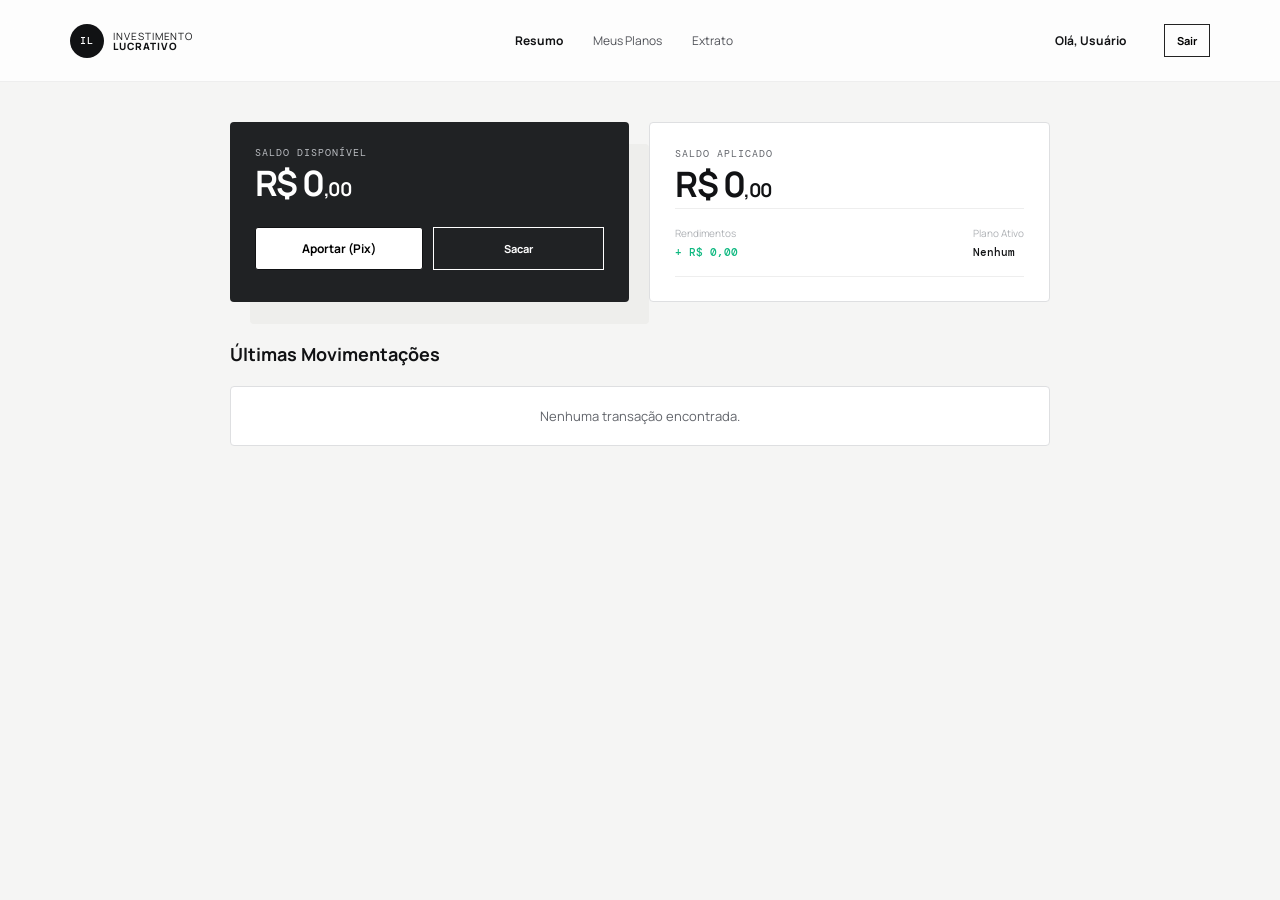
==== dashboard.html @ 91cd52f4 "Create dashboard.html" ====
<!doctype html>
<html lang="pt-BR">
<head>
  <meta charset="UTF-8" />
  <meta name="viewport" content="width=device-width, initial-scale=1.0" />
  <title>Dashboard | Investimento Lucrativo</title>
  <link href="https://fonts.googleapis.com/css2?family=DM+Mono:wght@400;500&family=Manrope:wght@400;500;600;700;800&display=swap" rel="stylesheet" />
  <link rel="stylesheet" href="style.css" />
</head>
<body style="background: var(--soft);">
  
  <header class="header">
    <div class="brand">
      <span class="brand-mark">IL</span><span>investimento<br><b>lucrativo</b></span>
    </div>
    <nav>
      <a href="#" style="color: var(--ink); font-weight: 700;">Resumo</a>
      <a href="#">Meus Planos</a>
      <a href="#">Extrato</a>
    </nav>
    <div class="header-actions">
      <span id="user-greeting" style="font-size: 12px; font-weight: 700; margin-right: 15px;">Olá, Usuário</span>
      <button class="outline" id="logout-btn" style="padding: 8px 12px;">Sair</button>
    </div>
  </header>

  <main class="section" style="padding-top: 40px; max-width: 1000px;">
    
    <div style="display: flex; gap: 20px; margin-bottom: 40px; flex-wrap: wrap;">
      <div class="dashboard-card" style="flex: 1; min-width: 300px;">
        <div class="card-top"><span>SALDO DISPONÍVEL</span></div>
        <p class="balance" id="available-balance">R$ 0<span>,00</span></p>
        <div style="display: flex; gap: 10px; margin-top: 20px;">
            <button class="button small" style="background: white; color: black; flex: 1;">Aportar (Pix)</button>
            <button class="outline" style="border-color: white; color: white; flex: 1;">Sacar</button>
        </div>
      </div>
      
      <div class="dashboard-card" style="flex: 1; background: white; color: var(--ink); border: 1px solid var(--line); box-shadow: none;">
        <div class="card-top" style="color: var(--muted);"><span>SALDO APLICADO</span></div>
        <p class="balance" id="invested-balance">R$ 0<span>,00</span></p>
        <div class="card-stats" style="border-color: #eee;">
          <div><span>Rendimentos</span><b class="positive" style="color: #10b981;">+ R$ 0,00</b></div>
          <div><span>Plano Ativo</span><b style="color: var(--ink);">Nenhum</b></div>
        </div>
      </div>
    </div>

    <h3 style="font-size: 18px; margin-bottom: 20px;">Últimas Movimentações</h3>
    <div style="background: white; border: 1px solid var(--line); border-radius: 4px;">
      <!-- Dados preenchidos via JS -->
      <div id="transactions-list" style="padding: 20px; font-size: 13px; color: var(--muted); text-align: center;">
        Nenhuma transação encontrada.
      </div>
    </div>

  </main>

  <script src="dashboard.js"></script>
</body>
</html>
---- style.css ----
:root{--ink:#111214;--muted:#62656b;--line:#dedfe1;--soft:#f5f5f4;--gray:#9aa0a6;--white:#fff;--accent:#25272a}*{box-sizing:border-box}html{scroll-behavior:smooth}body{margin:0;background:var(--white);color:var(--ink);font-family:Manrope,Arial,sans-serif}.header{height:82px;display:flex;align-items:center;justify-content:space-between;padding:0 5.5%;border-bottom:1px solid #eee;position:sticky;top:0;background:#fffc;backdrop-filter:blur(14px);z-index:10}.brand{color:var(--ink);display:flex;align-items:center;gap:9px;font-size:10px;line-height:10px;text-transform:uppercase;letter-spacing:.9px;text-decoration:none}.brand b{font-weight:800}.brand-mark{display:grid;place-items:center;width:34px;height:34px;border-radius:50%;background:var(--ink);color:#fff;font:500 10px 'DM Mono'}nav{display:flex;gap:30px}nav a,.login,.footer-links a{font-size:12px;color:#505258;text-decoration:none}.header-actions{display:flex;align-items:center;gap:23px}.button{display:inline-flex;align-items:center;justify-content:center;gap:22px;background:var(--ink);border:1px solid var(--ink);color:#fff;text-decoration:none;padding:15px 20px;border-radius:3px;font:700 12px Manrope;cursor:pointer;transition:.2s}.button:hover{background:#555;border-color:#555;transform:translateY(-1px)}.button.small{padding:11px 15px}.menu{display:none;border:0;background:none;font-size:22px}.hero{max-width:1230px;margin:auto;min-height:570px;padding:87px 5.5% 72px;display:grid;grid-template-columns:1fr 440px;align-items:center;gap:75px}.eyebrow{font:500 10px 'DM Mono';letter-spacing:1.4px;color:#5b5d61;margin:0 0 20px}.eyebrow i{display:inline-block;width:23px;border-top:1px solid;margin:0 9px 3px 0}.hero h1,.section h2,.community h2{font-size:clamp(38px,4.4vw,65px);line-height:1.08;letter-spacing:-3px;margin:0;max-width:620px}.hero h1 em{font-family:Georgia,serif;font-weight:400}.lead{color:var(--muted);font-size:15px;line-height:1.8;max-width:520px;margin:26px 0}.hero-actions{display:flex;gap:28px;align-items:center}.text-link{font-size:12px;font-weight:700;color:var(--ink);text-decoration:none}.text-link span{font-size:18px;margin-left:8px}.disclaimer{font-size:10px;color:#87898e;margin-top:25px}.dashboard-card{background:#202224;color:white;padding:24px 25px;border-radius:4px;box-shadow:20px 22px 0 #eeeeec}.card-top,.card-stats,.next-event{display:flex;justify-content:space-between;align-items:center}.card-top{font:10px 'DM Mono';letter-spacing:1px;color:#babdc1}.card-top button{border:0;background:none;color:white;letter-spacing:2px}.balance-label{font-size:11px;color:#aeb1b5;margin:34px 0 3px}.balance{font-size:35px;font-weight:700;letter-spacing:-1.5px;margin:0}.balance span{font-size:19px}.chart{height:145px;margin-top:15px}.chart svg{width:100%;height:100%}.area{fill:url(#fill)}.line{fill:none;stroke:#f2f2f2;stroke-width:2}.card-stats{padding:17px 0;border-top:1px solid #424448;border-bottom:1px solid #424448}.card-stats div{display:grid;gap:5px}.card-stats span{font-size:10px;color:#aeb1b5}.card-stats b{font:500 11px 'DM Mono'}.positive{color:#cdd2d3}.next-event{padding-top:17px;font-size:11px}.next-event div{margin-right:auto}.next-event small{display:block;font:9px 'DM Mono';color:#9fa3a7;margin-bottom:3px}.pulse{height:8px;width:8px;border-radius:50%;background:#d7dcda;margin-right:10px}.numbers{background:#f0f0ef;display:grid;grid-template-columns:repeat(4,1fr);padding:30px 8%;gap:30px}.numbers div{display:flex;align-items:center;gap:15px;border-right:1px solid #d3d3d1}.numbers div:last-child{border:0}.numbers b{font:500 23px 'DM Mono';letter-spacing:-1px}.numbers span{font-size:10px;line-height:1.5;color:#63666a}.section{padding:118px 7%;max-width:1400px;margin:auto}.how h2{margin-bottom:66px}.steps{display:grid;grid-template-columns:repeat(3,1fr);gap:55px}.steps article{border-top:1px solid var(--ink);padding-top:18px}.steps article>span,.security-grid article>b{font:11px 'DM Mono';color:#777}.steps h3,.security-grid h3{font-size:18px;margin:38px 0 11px}.steps p,.plan p,.sim-copy>p,.security-grid p{color:var(--muted);font-size:13px;line-height:1.8;margin:0}.plans{background:#f5f5f4;max-width:none;padding-left:7%;padding-right:7%;display:grid;grid-template-columns:1fr 1fr;gap:20px}.section-note{font-size:12px;color:var(--muted);line-height:1.7;max-width:390px;align-self:end}.plan-grid{grid-column:1/-1;display:grid;grid-template-columns:1fr 1fr;gap:20px;margin-top:45px}.plan{padding:34px;background:#fff;border:1px solid #dedede}.plan.featured{background:#25272a;color:#fff;border-color:#25272a}.tag{font:10px 'DM Mono';letter-spacing:1px;color:#74777c}.featured .tag{color:#c4c7ca}.plan h3{font-size:27px;margin:30px 0 12px;letter-spacing:-1px}.plan ul{padding:0;list-style:none;margin:30px 0}.plan li{font-size:12px;border-top:1px solid #e2e2e1;padding:12px 0}.featured li{border-color:#46484b}.outline{border:1px solid #222;background:transparent;padding:13px 16px;font:700 11px Manrope;cursor:pointer}.simulator{display:grid;grid-template-columns:1fr 490px;gap:110px;align-items:center}.sim-copy h2{margin-bottom:22px}.risk-note{display:flex;gap:14px;border-left:2px solid #777;margin-top:34px;padding:3px 0 3px 15px;font-size:11px;color:#666;line-height:1.5}.risk-note b{color:#333}.sim-box{padding:32px;background:#f3f3f2}.sim-box label,.sim-box legend{font-size:11px;font-weight:700}.input-currency{display:flex;align-items:center;gap:8px;margin:9px 0 5px;padding:0 14px;background:#fff;border:1px solid #d8d8d6}.input-currency span{font:14px 'DM Mono';color:#777}.input-currency input{width:100%;padding:14px 0;border:0;outline:0;font:600 17px 'DM Mono'}.hint{font-size:10px;color:#777}fieldset{border:0;padding:22px 0 0;margin:0}.choice{background:#fff;border:1px solid #ddd;display:flex;align-items:center;padding:12px;margin-top:8px;cursor:pointer}.choice input{display:none}.choice span{display:grid;gap:2px}.choice small{font-size:10px;color:#777;font-weight:400}.choice i{margin-left:auto;width:13px;height:13px;border:1px solid #888;border-radius:50%}.choice input:checked~i{border:4px solid #292b2d}.estimate{border-top:1px solid #d8d8d6;margin:21px 0;display:grid;grid-template-columns:1fr 1fr;gap:17px}.estimate div{padding-top:14px;display:grid;gap:5px}.estimate span{font-size:10px;color:#777}.estimate b{font:500 12px 'DM Mono'}.full{width:100%}.security{border-top:1px solid #eee}.security>div:first-child{display:flex;justify-content:space-between;align-items:end}.security-grid{display:grid;grid-template-columns:repeat(3,1fr);gap:35px;margin-top:65px}.security-grid article{padding:25px;background:#f4f4f3;min-height:190px}.security-grid h3{margin-top:35px}.community{margin:0 7% 95px;background:#222426;color:white;padding:55px 6%;display:flex;align-items:center;justify-content:space-between}.community h2{font-size:39px}.community>div>p:last-child{font-size:12px;color:#bfc0c1}.light{background:#fff;color:#222;border-color:#fff}footer{border-top:1px solid #e4e4e4;padding:35px 7%;display:flex;align-items:center;justify-content:space-between;gap:20px}footer p{font-size:10px;color:#777}.footer-links{display:flex;gap:17px}#toast{position:fixed;left:50%;bottom:26px;transform:translate(-50%,100px);background:#222;color:#fff;padding:13px 18px;border-radius:3px;font-size:12px;transition:.25s;z-index:20}#toast.show{transform:translate(-50%,0)}
@media(max-width:760px){.header{height:66px;padding:0 5%}.header nav,.header-actions{display:none}.menu{display:block}.hero{padding:60px 7% 75px;grid-template-columns:1fr;gap:45px}.hero h1{letter-spacing:-2px}.dashboard-card{width:100%;box-shadow:10px 12px #eee}.numbers{grid-template-columns:1fr 1fr;padding:25px 7%;gap:20px}.numbers div{border:0}.section{padding:75px 7%}.steps,.plan-grid,.security-grid{grid-template-columns:1fr;gap:20px}.plans{display:block}.section-note{margin-top:20px}.plan-grid{margin-top:35px}.simulator{grid-template-columns:1fr;gap:40px}.community{margin:0 0 60px;padding:47px 7%;display:block}.community .button{margin-top:20px}.security>div:first-child{display:block}footer{display:grid}.footer-links{flex-wrap:wrap}.hero-actions{gap:18px}.sim-box{padding:23px}}
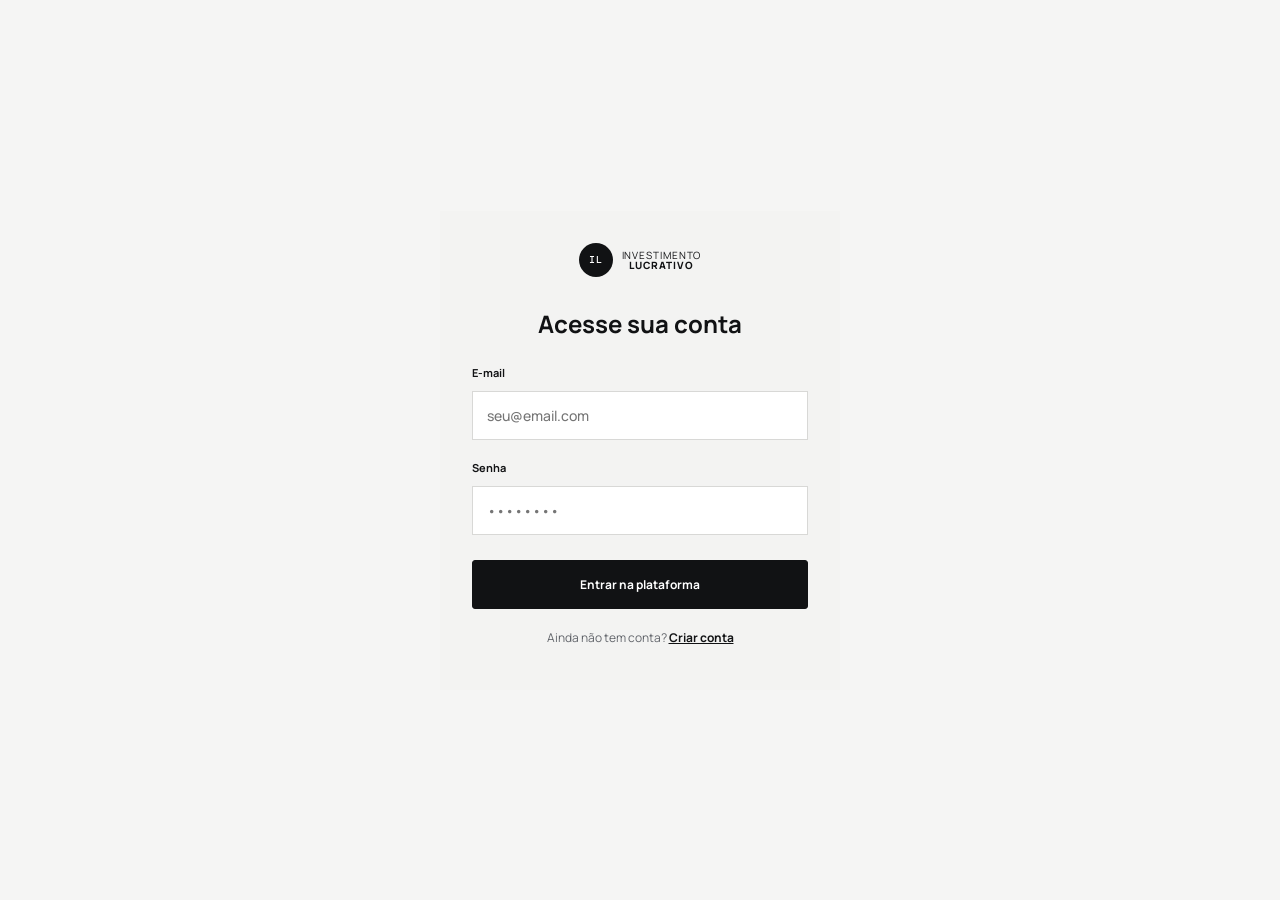
==== commit 7742c003: "Update dashboard.html" ====
--- a/dashboard.html
+++ b/dashboard.html
@@ -10,52 +10,137 @@
 <body style="background: var(--soft);">
   
   <header class="header">
-    <div class="brand">
+    <a href="#" class="brand">
       <span class="brand-mark">IL</span><span>investimento<br><b>lucrativo</b></span>
-    </div>
+    </a>
     <nav>
-      <a href="#" style="color: var(--ink); font-weight: 700;">Resumo</a>
-      <a href="#">Meus Planos</a>
-      <a href="#">Extrato</a>
+      <a href="#resumo" style="color: var(--ink); font-weight: 700;">Resumo</a>
+      <a href="#investimentos">Meus Planos</a>
+      <a href="#extrato">Extrato</a>
+      <a href="#simulador">Simulador</a>
     </nav>
     <div class="header-actions">
-      <span id="user-greeting" style="font-size: 12px; font-weight: 700; margin-right: 15px;">Olá, Usuário</span>
+      <span id="user-greeting" style="font-size: 12px; font-weight: 700; margin-right: 15px;">Olá, Investidor</span>
       <button class="outline" id="logout-btn" style="padding: 8px 12px;">Sair</button>
     </div>
   </header>
 
-  <main class="section" style="padding-top: 40px; max-width: 1000px;">
+  <main class="section" style="padding-top: 40px; max-width: 1200px;">
     
-    <div style="display: flex; gap: 20px; margin-bottom: 40px; flex-wrap: wrap;">
-      <div class="dashboard-card" style="flex: 1; min-width: 300px;">
-        <div class="card-top"><span>SALDO DISPONÍVEL</span></div>
-        <p class="balance" id="available-balance">R$ 0<span>,00</span></p>
-        <div style="display: flex; gap: 10px; margin-top: 20px;">
-            <button class="button small" style="background: white; color: black; flex: 1;">Aportar (Pix)</button>
-            <button class="outline" style="border-color: white; color: white; flex: 1;">Sacar</button>
+    <!-- SEÇÃO 1: SALDOS -->
+    <section id="resumo" style="margin-bottom: 60px;">
+        <div style="display: flex; gap: 20px; flex-wrap: wrap;">
+            
+            <!-- Saldo Disponível e Ações -->
+            <div class="dashboard-card" style="flex: 1.5; min-width: 300px;">
+                <div class="card-top"><span>SALDO DISPONÍVEL</span></div>
+                <p class="balance" id="available-balance">R$ 0<span>,00</span></p>
+                <div style="display: flex; gap: 10px; margin-top: 20px;">
+                    <button class="button small" style="background: white; color: black; flex: 1;" onclick="alert('Sistema Pix será integrado ao Backend')">Aportar (Pix)</button>
+                    <button class="outline" style="border-color: white; color: white; flex: 1;" onclick="alert('Solicitação de Saque (Mín. R$ 50)')">Sacar</button>
+                </div>
+            </div>
+            
+            <!-- Saldo Aplicado -->
+            <div class="dashboard-card" style="flex: 1; background: white; color: var(--ink); border: 1px solid var(--line); box-shadow: none;">
+                <div class="card-top" style="color: var(--muted);"><span>SALDO APLICADO</span></div>
+                <p class="balance" id="invested-balance">R$ 0<span>,00</span></p>
+                <div class="card-stats" style="border-color: #eee;">
+                    <div><span>Rendimentos Acum.</span><b class="positive" style="color: #10b981;" id="total-earnings">+ R$ 0,00</b></div>
+                </div>
+            </div>
+
+            <!-- Resumo Histórico -->
+            <div class="dashboard-card" style="flex: 1; background: white; color: var(--ink); border: 1px solid var(--line); box-shadow: none;">
+                <div class="card-top" style="color: var(--muted);"><span>HISTÓRICO GERAL</span></div>
+                <div class="card-stats" style="border: 0; padding-top: 15px;">
+                    <div><span>Total Aportado</span><b style="color: var(--ink);" id="total-deposited">R$ 0,00</b></div>
+                    <div style="text-align: right;"><span>Total Sacado</span><b style="color: var(--muted);" id="total-withdrawn">R$ 0,00</b></div>
+                </div>
+            </div>
         </div>
-      </div>
-      
-      <div class="dashboard-card" style="flex: 1; background: white; color: var(--ink); border: 1px solid var(--line); box-shadow: none;">
-        <div class="card-top" style="color: var(--muted);"><span>SALDO APLICADO</span></div>
-        <p class="balance" id="invested-balance">R$ 0<span>,00</span></p>
-        <div class="card-stats" style="border-color: #eee;">
-          <div><span>Rendimentos</span><b class="positive" style="color: #10b981;">+ R$ 0,00</b></div>
-          <div><span>Plano Ativo</span><b style="color: var(--ink);">Nenhum</b></div>
+    </section>
+
+    <!-- SEÇÃO 2: INVESTIMENTOS ATIVOS -->
+    <section id="investimentos" style="margin-bottom: 60px;">
+        <h2 style="font-size: 24px; margin-bottom: 20px;">Meus Investimentos</h2>
+        <div class="plan" style="padding: 20px; border-left: 4px solid var(--ink);">
+            <div style="display: flex; justify-content: space-between; align-items: center; border-bottom: 1px solid #eee; padding-bottom: 15px; margin-bottom: 15px;">
+                <div>
+                    <span class="tag">PLANO ATIVO</span>
+                    <h3 style="margin: 5px 0 0; font-size: 18px;">Plano Diário</h3>
+                </div>
+                <div style="text-align: right;">
+                    <span style="font-size: 11px; color: var(--muted);">Status</span><br>
+                    <b style="color: #10b981; font-size: 12px;">Rendendo (2,50% ao dia)</b>
+                </div>
+            </div>
+            <div style="display: grid; grid-template-columns: repeat(4, 1fr); gap: 15px; font-size: 12px;">
+                <div><span style="color: var(--muted);">Valor Aplicado</span><br><b id="active-plan-amount">R$ 0,00</b></div>
+                <div><span style="color: var(--muted);">Início</span><br><b>Hoje</b></div>
+                <div><span style="color: var(--muted);">Próxima Atualização</span><br><b>Amanhã, 18:00</b></div>
+                <div><span style="color: var(--muted);">Vencimento</span><br><b>Ciclo 24h</b></div>
+            </div>
         </div>
-      </div>
-    </div>
+    </section>
 
-    <h3 style="font-size: 18px; margin-bottom: 20px;">Últimas Movimentações</h3>
-    <div style="background: white; border: 1px solid var(--line); border-radius: 4px;">
-      <!-- Dados preenchidos via JS -->
-      <div id="transactions-list" style="padding: 20px; font-size: 13px; color: var(--muted); text-align: center;">
-        Nenhuma transação encontrada.
-      </div>
-    </div>
+    <!-- SEÇÃO 3: SIMULADOR (Integrado do Index) -->
+    <section id="simulador" style="margin-bottom: 60px; padding: 40px; background: #f3f3f2; border-radius: 4px;">
+        <h2 style="font-size: 24px; margin-bottom: 20px;">Simular Novo Aporte</h2>
+        <form id="simulation-form" style="display: grid; grid-template-columns: 1fr 1fr; gap: 40px; align-items: center;">
+            <div>
+                <label style="font-size: 11px; font-weight: 700;">Valor do aporte</label>
+                <div class="input-currency">
+                    <span>R$</span>
+                    <input id="amount" inputmode="decimal" value="1.000,00" />
+                </div>
+                <fieldset>
+                    <label class="choice"><input type="radio" name="plan" value="daily" checked /><span><b>Plano Diário</b><small>2,50% ao ciclo (24h)</small></span><i></i></label>
+                    <label class="choice"><input type="radio" name="plan" value="quarterly" /><span><b>Plano Trimestral</b><small>4,00% ao ciclo (3 meses)</small></span><i></i></label>
+                </fieldset>
+            </div>
+            <div class="estimate" style="background: white; border: 1px solid var(--line); padding: 30px; margin: 0;">
+                <div><span>Resultado estimado</span><b id="earnings">R$ 25,00</b></div>
+                <div><span>Total estimado</span><b id="total">R$ 1.025,00</b></div>
+                <div><span>Prazo</span><b id="maturity">Amanhã</b></div>
+                <button type="button" class="button full" style="margin-top: 20px;" onclick="alert('Integração Pix em breve!')">Aportar este valor</button>
+            </div>
+        </form>
+    </section>
+
+    <!-- SEÇÃO 4: EXTRATO -->
+    <section id="extrato" style="margin-bottom: 60px;">
+        <h2 style="font-size: 24px; margin-bottom: 20px;">Extrato de Movimentações</h2>
+        <div style="background: white; border: 1px solid var(--line); border-radius: 4px; overflow: hidden;">
+            <table style="width: 100%; text-align: left; border-collapse: collapse; font-size: 13px;">
+                <thead style="background: #f5f5f4; font-size: 11px; color: var(--muted);">
+                    <tr>
+                        <th style="padding: 15px;">Data</th>
+                        <th style="padding: 15px;">Tipo</th>
+                        <th style="padding: 15px;">Valor</th>
+                        <th style="padding: 15px;">Status</th>
+                    </tr>
+                </thead>
+                <tbody id="transactions-list">
+                    <!-- Preenchido via JS -->
+                </tbody>
+            </table>
+        </div>
+    </section>
+
+    <!-- SEÇÃO 5: WHATSAPP / COMUNIDADE -->
+    <section class="community" style="margin: 0; border-radius: 4px;">
+        <div>
+            <p class="eyebrow">SUPORTE E COMUNIDADE</p>
+            <h2 style="font-size: 28px;">Faça parte do nosso grupo.</h2>
+            <p>Fale com o suporte ou acompanhe novidades.</p>
+        </div>
+        <a class="button light" href="#" data-whatsapp>Entrar no WhatsApp <span>↗</span></a>
+    </section>
 
   </main>
-
+  
+  <div id="toast" role="status" aria-live="polite"></div>
   <script src="dashboard.js"></script>
 </body>
 </html>
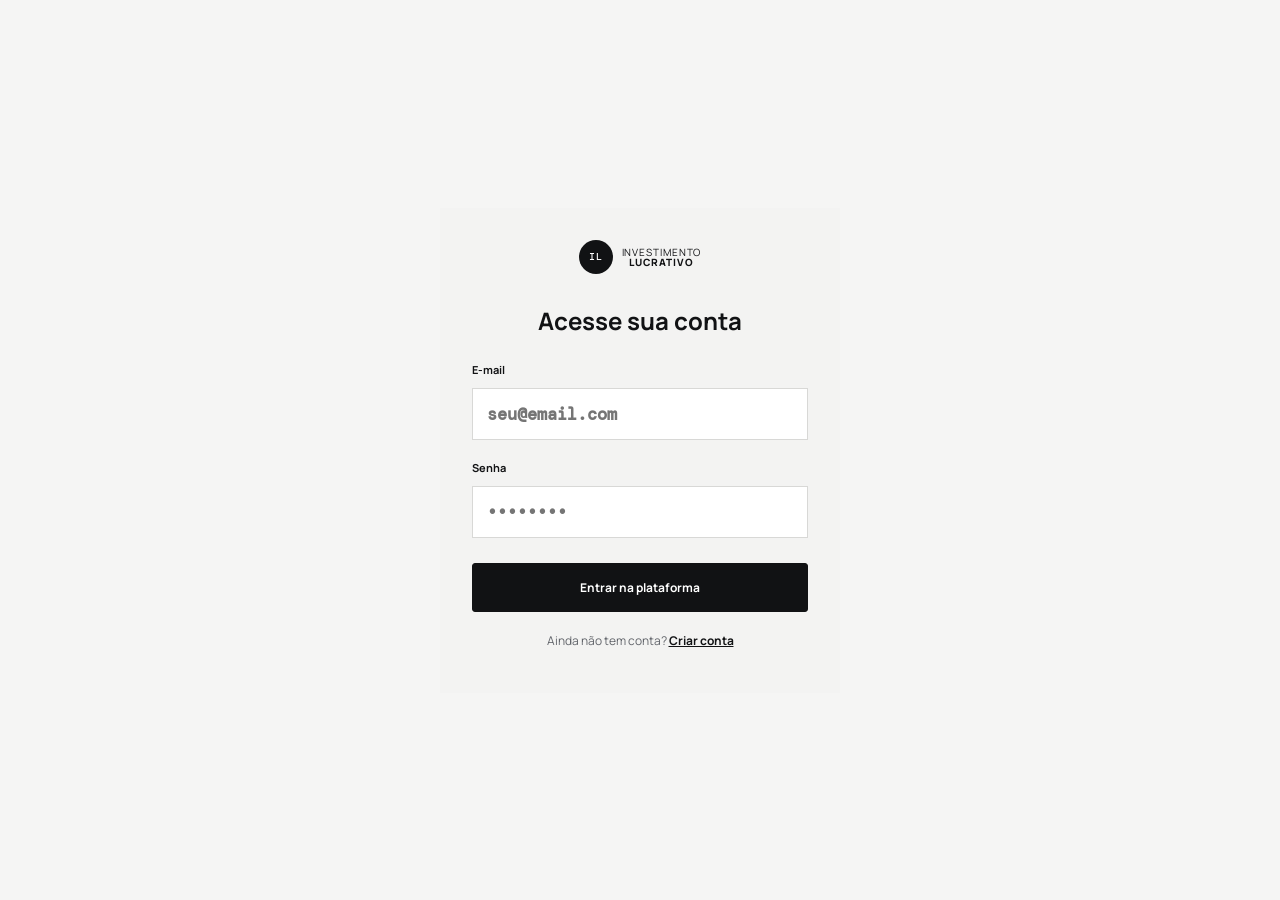
==== commit 9e8789c6: "Update dashboard.html" ====
--- a/dashboard.html
+++ b/dashboard.html
@@ -6,6 +6,16 @@
   <title>Dashboard | Investimento Lucrativo</title>
   <link href="https://fonts.googleapis.com/css2?family=DM+Mono:wght@400;500&family=Manrope:wght@400;500;600;700;800&display=swap" rel="stylesheet" />
   <link rel="stylesheet" href="style.css" />
+  <style>
+    /* Ajustes específicos do Dashboard para Mobile */
+    @media (max-width: 760px) {
+      .dash-nav { display: none !important; }
+      .dash-actions { display: flex !important; }
+      .sim-form-grid { grid-template-columns: 1fr !important; gap: 20px !important; }
+      .extrato-table th, .extrato-table td { padding: 10px !important; font-size: 11px !important; }
+      .plan-details { grid-template-columns: 1fr 1fr !important; gap: 15px; }
+    }
+  </style>
 </head>
 <body style="background: var(--soft);">
   
@@ -13,13 +23,13 @@
     <a href="#" class="brand">
       <span class="brand-mark">IL</span><span>investimento<br><b>lucrativo</b></span>
     </a>
-    <nav>
+    <nav class="dash-nav">
       <a href="#resumo" style="color: var(--ink); font-weight: 700;">Resumo</a>
       <a href="#investimentos">Meus Planos</a>
       <a href="#extrato">Extrato</a>
       <a href="#simulador">Simulador</a>
     </nav>
-    <div class="header-actions">
+    <div class="header-actions dash-actions">
       <span id="user-greeting" style="font-size: 12px; font-weight: 700; margin-right: 15px;">Olá, Investidor</span>
       <button class="outline" id="logout-btn" style="padding: 8px 12px;">Sair</button>
     </div>
@@ -27,45 +37,31 @@
 
   <main class="section" style="padding-top: 40px; max-width: 1200px;">
     
-    <!-- SEÇÃO 1: SALDOS -->
     <section id="resumo" style="margin-bottom: 60px;">
         <div style="display: flex; gap: 20px; flex-wrap: wrap;">
-            
-            <!-- Saldo Disponível e Ações -->
-            <div class="dashboard-card" style="flex: 1.5; min-width: 300px;">
+            <div class="dashboard-card" style="flex: 1.5; min-width: 280px;">
                 <div class="card-top"><span>SALDO DISPONÍVEL</span></div>
                 <p class="balance" id="available-balance">R$ 0<span>,00</span></p>
-                <div style="display: flex; gap: 10px; margin-top: 20px;">
-                    <button class="button small" style="background: white; color: black; flex: 1;" onclick="alert('Sistema Pix será integrado ao Backend')">Aportar (Pix)</button>
-                    <button class="outline" style="border-color: white; color: white; flex: 1;" onclick="alert('Solicitação de Saque (Mín. R$ 50)')">Sacar</button>
+                <div style="display: flex; gap: 10px; margin-top: 20px; flex-wrap: wrap;">
+                    <button class="button small" style="background: white; color: black; flex: 1; min-width: 120px;" onclick="alert('Sistema Pix em breve')">Aportar (Pix)</button>
+                    <button class="outline" style="border-color: white; color: white; flex: 1; min-width: 120px;" onclick="alert('Saque Mín. R$ 50')">Sacar</button>
                 </div>
             </div>
             
-            <!-- Saldo Aplicado -->
-            <div class="dashboard-card" style="flex: 1; background: white; color: var(--ink); border: 1px solid var(--line); box-shadow: none;">
+            <div class="dashboard-card" style="flex: 1; min-width: 280px; background: white; color: var(--ink); border: 1px solid var(--line); box-shadow: none;">
                 <div class="card-top" style="color: var(--muted);"><span>SALDO APLICADO</span></div>
                 <p class="balance" id="invested-balance">R$ 0<span>,00</span></p>
                 <div class="card-stats" style="border-color: #eee;">
                     <div><span>Rendimentos Acum.</span><b class="positive" style="color: #10b981;" id="total-earnings">+ R$ 0,00</b></div>
                 </div>
             </div>
-
-            <!-- Resumo Histórico -->
-            <div class="dashboard-card" style="flex: 1; background: white; color: var(--ink); border: 1px solid var(--line); box-shadow: none;">
-                <div class="card-top" style="color: var(--muted);"><span>HISTÓRICO GERAL</span></div>
-                <div class="card-stats" style="border: 0; padding-top: 15px;">
-                    <div><span>Total Aportado</span><b style="color: var(--ink);" id="total-deposited">R$ 0,00</b></div>
-                    <div style="text-align: right;"><span>Total Sacado</span><b style="color: var(--muted);" id="total-withdrawn">R$ 0,00</b></div>
-                </div>
-            </div>
         </div>
     </section>
 
-    <!-- SEÇÃO 2: INVESTIMENTOS ATIVOS -->
     <section id="investimentos" style="margin-bottom: 60px;">
         <h2 style="font-size: 24px; margin-bottom: 20px;">Meus Investimentos</h2>
         <div class="plan" style="padding: 20px; border-left: 4px solid var(--ink);">
-            <div style="display: flex; justify-content: space-between; align-items: center; border-bottom: 1px solid #eee; padding-bottom: 15px; margin-bottom: 15px;">
+            <div style="display: flex; justify-content: space-between; align-items: center; border-bottom: 1px solid #eee; padding-bottom: 15px; margin-bottom: 15px; flex-wrap: wrap; gap: 10px;">
                 <div>
                     <span class="tag">PLANO ATIVO</span>
                     <h3 style="margin: 5px 0 0; font-size: 18px;">Plano Diário</h3>
@@ -75,44 +71,40 @@
                     <b style="color: #10b981; font-size: 12px;">Rendendo (2,50% ao dia)</b>
                 </div>
             </div>
-            <div style="display: grid; grid-template-columns: repeat(4, 1fr); gap: 15px; font-size: 12px;">
+            <div class="plan-details" style="display: grid; grid-template-columns: repeat(4, 1fr); gap: 15px; font-size: 12px;">
                 <div><span style="color: var(--muted);">Valor Aplicado</span><br><b id="active-plan-amount">R$ 0,00</b></div>
                 <div><span style="color: var(--muted);">Início</span><br><b>Hoje</b></div>
-                <div><span style="color: var(--muted);">Próxima Atualização</span><br><b>Amanhã, 18:00</b></div>
+                <div><span style="color: var(--muted);">Atualização</span><br><b>Amanhã, 18:00</b></div>
                 <div><span style="color: var(--muted);">Vencimento</span><br><b>Ciclo 24h</b></div>
             </div>
         </div>
     </section>
 
-    <!-- SEÇÃO 3: SIMULADOR (Integrado do Index) -->
-    <section id="simulador" style="margin-bottom: 60px; padding: 40px; background: #f3f3f2; border-radius: 4px;">
+    <section id="simulador" style="margin-bottom: 60px; padding: 30px 5%; background: #f3f3f2; border-radius: 4px;">
         <h2 style="font-size: 24px; margin-bottom: 20px;">Simular Novo Aporte</h2>
-        <form id="simulation-form" style="display: grid; grid-template-columns: 1fr 1fr; gap: 40px; align-items: center;">
+        <form id="simulation-form" class="sim-form-grid" style="display: grid; grid-template-columns: 1fr 1fr; gap: 40px; align-items: center;">
             <div>
                 <label style="font-size: 11px; font-weight: 700;">Valor do aporte</label>
                 <div class="input-currency">
-                    <span>R$</span>
-                    <input id="amount" inputmode="decimal" value="1.000,00" />
+                    <span>R$</span><input id="amount" inputmode="decimal" value="1.000,00" />
                 </div>
                 <fieldset>
-                    <label class="choice"><input type="radio" name="plan" value="daily" checked /><span><b>Plano Diário</b><small>2,50% ao ciclo (24h)</small></span><i></i></label>
-                    <label class="choice"><input type="radio" name="plan" value="quarterly" /><span><b>Plano Trimestral</b><small>4,00% ao ciclo (3 meses)</small></span><i></i></label>
+                    <label class="choice"><input type="radio" name="plan" value="daily" checked /><span><b>Plano Diário</b><small>2,50% ao ciclo</small></span><i></i></label>
+                    <label class="choice"><input type="radio" name="plan" value="quarterly" /><span><b>Plano Trimestral</b><small>4,00% ao ciclo</small></span><i></i></label>
                 </fieldset>
             </div>
             <div class="estimate" style="background: white; border: 1px solid var(--line); padding: 30px; margin: 0;">
                 <div><span>Resultado estimado</span><b id="earnings">R$ 25,00</b></div>
                 <div><span>Total estimado</span><b id="total">R$ 1.025,00</b></div>
                 <div><span>Prazo</span><b id="maturity">Amanhã</b></div>
-                <button type="button" class="button full" style="margin-top: 20px;" onclick="alert('Integração Pix em breve!')">Aportar este valor</button>
             </div>
         </form>
     </section>
 
-    <!-- SEÇÃO 4: EXTRATO -->
     <section id="extrato" style="margin-bottom: 60px;">
         <h2 style="font-size: 24px; margin-bottom: 20px;">Extrato de Movimentações</h2>
-        <div style="background: white; border: 1px solid var(--line); border-radius: 4px; overflow: hidden;">
-            <table style="width: 100%; text-align: left; border-collapse: collapse; font-size: 13px;">
+        <div style="background: white; border: 1px solid var(--line); border-radius: 4px; overflow-x: auto;">
+            <table class="extrato-table" style="width: 100%; text-align: left; border-collapse: collapse; font-size: 13px; min-width: 400px;">
                 <thead style="background: #f5f5f4; font-size: 11px; color: var(--muted);">
                     <tr>
                         <th style="padding: 15px;">Data</th>
@@ -121,26 +113,12 @@
                         <th style="padding: 15px;">Status</th>
                     </tr>
                 </thead>
-                <tbody id="transactions-list">
-                    <!-- Preenchido via JS -->
-                </tbody>
+                <tbody id="transactions-list"></tbody>
             </table>
         </div>
     </section>
-
-    <!-- SEÇÃO 5: WHATSAPP / COMUNIDADE -->
-    <section class="community" style="margin: 0; border-radius: 4px;">
-        <div>
-            <p class="eyebrow">SUPORTE E COMUNIDADE</p>
-            <h2 style="font-size: 28px;">Faça parte do nosso grupo.</h2>
-            <p>Fale com o suporte ou acompanhe novidades.</p>
-        </div>
-        <a class="button light" href="#" data-whatsapp>Entrar no WhatsApp <span>↗</span></a>
-    </section>
-
   </main>
   
-  <div id="toast" role="status" aria-live="polite"></div>
   <script src="dashboard.js"></script>
 </body>
 </html>
